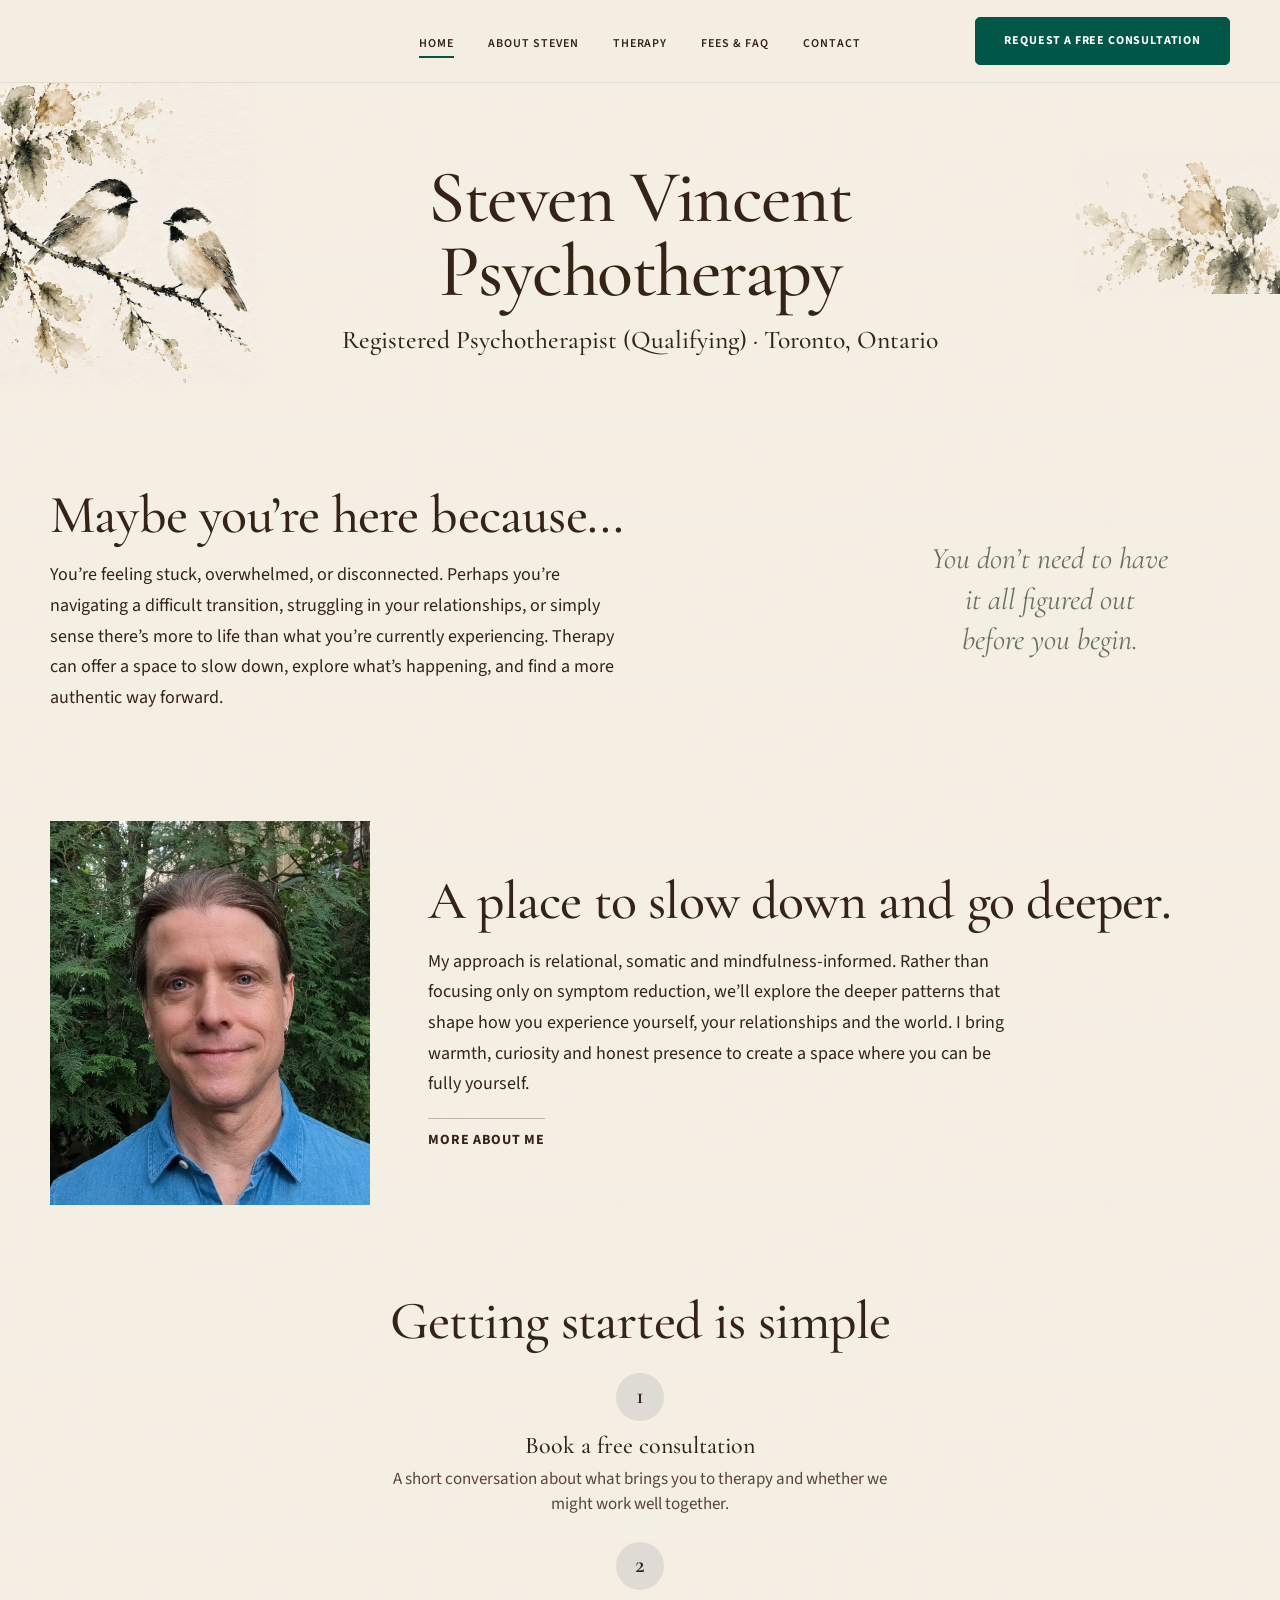
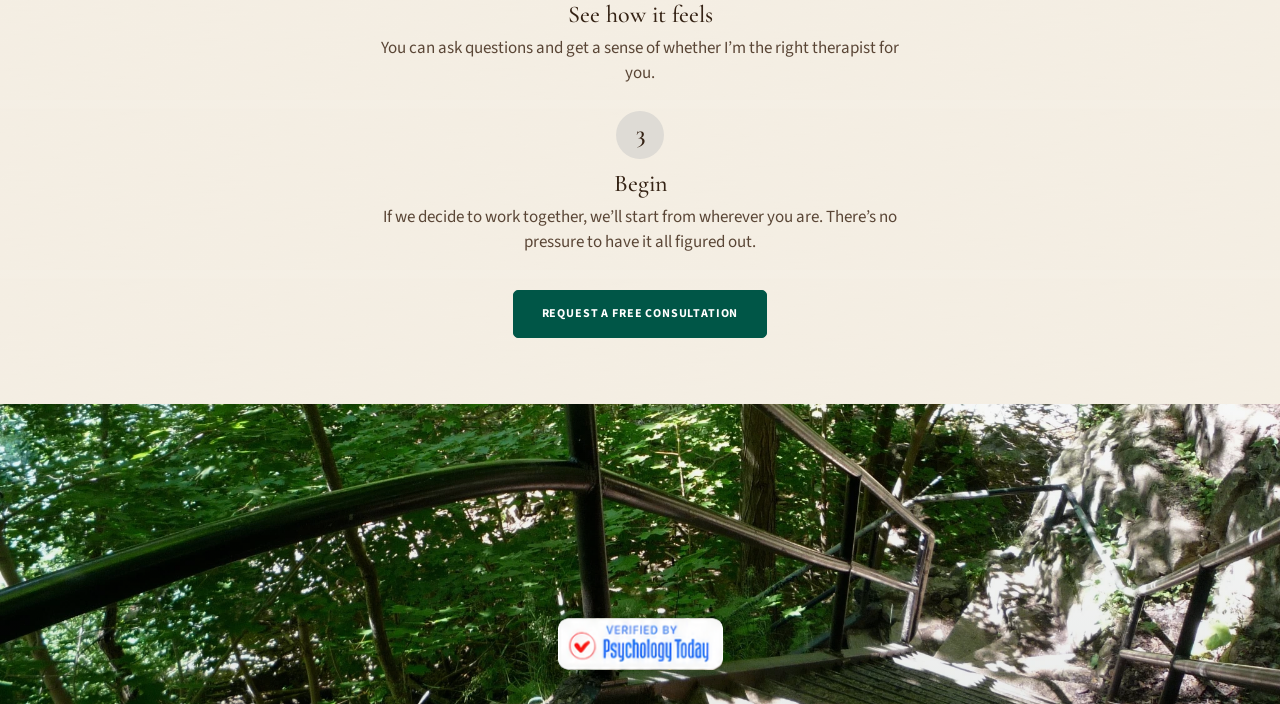
==== index.html @ bdc43572 "Fix mobile homepage headshot aspect ratio and spacing" ====
<!doctype html>
<html lang="en">
<head>
  <meta charset="utf-8">
  <meta name="viewport" content="width=device-width, initial-scale=1">
  <title>Steven Vincent Psychotherapy | Toronto & Online Across Ontario</title>
  <meta name="description" content="Relational, somatic and mindfulness-informed psychotherapy in Toronto and online across Ontario. Free consultation available.">
  <link rel="canonical" href="https://stevenvincent.ca/">
  <meta property="og:type" content="website">
  <meta property="og:site_name" content="Steven Vincent Psychotherapy">
  <meta property="og:title" content="Steven Vincent Psychotherapy">
  <meta property="og:description" content="Relational, somatic and mindfulness-informed psychotherapy in Toronto and online across Ontario. Free consultation available.">
  <meta property="og:url" content="https://stevenvincent.ca/">
  <meta property="og:image" content="https://stevenvincent.ca/assets/homepage-headshot-backyard.png">
  <meta property="og:image:secure_url" content="https://stevenvincent.ca/assets/homepage-headshot-backyard.png">
  <meta property="og:image:type" content="image/png">
  <meta property="og:image:alt" content="Portrait of Steven Vincent">
  <meta name="twitter:card" content="summary_large_image">
  <meta name="twitter:title" content="Steven Vincent Psychotherapy">
  <meta name="twitter:description" content="Relational, somatic and mindfulness-informed psychotherapy in Toronto and online across Ontario. Free consultation available.">
  <meta name="twitter:image" content="https://stevenvincent.ca/assets/homepage-headshot-backyard.png">
  <link rel="stylesheet" href="style.css?v=39">
</head>
<body>
<header class="site-header">
  <div class="container">
    <div class="header-inner">
      <div class="header-spacer" aria-hidden="true"></div>
      <nav class="nav" aria-label="Primary navigation">
        <a href="index.html" class="active">Home</a>
        <a href="about.html">About Steven</a>
        <a href="therapy.html">Therapy</a>
        <a href="fees.html">Fees &amp; FAQ</a>
        <a href="contact.html">Contact</a>
      </nav>
      <a class="cta header-cta" href="contact.html#consultation">Request a Free Consultation</a>
      <button class="menu-toggle" type="button" aria-label="Open menu" aria-expanded="false">☰</button>
    </div>
  </div>
</header>
<main>
  <section class="hero home">
    <div class="hero-content">
      <h1>Steven Vincent Psychotherapy</h1>
      <p>Registered Psychotherapist (Qualifying) · Toronto, Ontario</p>
    </div>
  </section>

  <section class="section compact home-intro-section">
    <div class="container home-intro">
      <div>
        <h2 class="section-title">Maybe you’re here because...</h2>
        <p class="lead">You’re feeling stuck, overwhelmed, or disconnected. Perhaps you’re navigating a difficult transition, struggling in your relationships, or simply sense there’s more to life than what you’re currently experiencing. Therapy can offer a space to slow down, explore what’s happening, and find a more authentic way forward.</p>
      </div>
      <div class="statement">You don’t need to have<br>it all figured out<br>before you begin.</div>
    </div>
  </section>

  <section class="section compact home-profile-section">
    <div class="container home-profile">
      <img src="assets/homepage-headshot-backyard.webp" alt="Portrait of Steven Vincent">
      <div>
        <h2 class="section-title">A place to slow down and go deeper.</h2>
        <p class="lead">My approach is relational, somatic and mindfulness-informed. Rather than focusing only on symptom reduction, we’ll explore the deeper patterns that shape how you experience yourself, your relationships and the world. I bring warmth, curiosity and honest presence to create a space where you can be fully yourself.</p>
        <a class="more-link" href="about.html">More about me</a>
      </div>
    </div>
  </section>

  <section class="section steps-wrap">
    <div class="container">
      <h2 class="section-title" style="text-align:center;">Getting started is simple</h2>
      <div class="steps">
        <div class="step">
          <div class="step-num">1</div>
          <h3>Book a free consultation</h3>
          <p>A short conversation about what brings you to therapy and whether we might work well together.</p>
        </div>
        <div class="step">
          <div class="step-num">2</div>
          <h3>See how it feels</h3>
          <p>You can ask questions and get a sense of whether I’m the right therapist for you.</p>
        </div>
        <div class="step">
          <div class="step-num">3</div>
          <h3>Begin</h3>
          <p>If we decide to work together, we’ll start from wherever you are. There’s no pressure to have it all figured out.</p>
        </div>
      </div>
      <div class="center-cta"><a class="cta" href="contact.html#consultation">Request a Free Consultation</a></div>
    </div>
  </section>
</main>
<footer>
  <div class="footer-image" role="img" aria-label="Forest staircase surrounded by green foliage">
    <img src="assets/psychology-today-badge.png" alt="Verified by Psychology Today">
  </div>
</footer>
<script src="script.js"></script>
</body>
</html>
---- style.css ----
@import url('https://fonts.googleapis.com/css2?family=Cormorant+Garamond:wght@400;500;600&family=Source+Sans+3:wght@400;500;600;700&display=swap');

:root{
  --cream:#f4eee3;
  --cream-deep:#eee4d6;
  --brown:#352315;
  --brown-soft:#5a4636;
  --green:#005647;
  --green-hover:#06483e;
  --sage:#65745d;
  --line:#d9cdbd;
  --paper:url('assets/cream-paper.webp');
  --serif:'Cormorant Garamond', Georgia, 'Times New Roman', serif;
  --sans:'Source Sans 3', Arial, Helvetica, sans-serif;
  --max:1180px;
}

*{box-sizing:border-box}
html{scroll-behavior:smooth}
body{
  margin:0;
  color:var(--brown);
  font-family:var(--sans);
  font-size:17px;
  line-height:1.62;
  background-color:var(--cream);
  background-image:linear-gradient(rgba(244,238,227,.93),rgba(244,238,227,.93)),var(--paper);
  background-repeat:repeat;
  -webkit-font-smoothing:antialiased;
  text-rendering:optimizeLegibility;
}
img{display:block;max-width:100%}
a{color:inherit;text-decoration:none}
.container{width:min(calc(100% - 52px),var(--max));margin:0 auto}

/* Header */
.site-header{
  background:rgba(244,238,227,.97);
  border-bottom:1px solid rgba(53,35,21,.08);
  position:relative;
  z-index:20;
}
.header-inner{
  min-height:82px;
  display:grid;
  grid-template-columns:1fr auto 1fr;
  align-items:center;
  gap:28px;
}
.header-spacer{min-width:1px}
.nav{display:flex;align-items:center;justify-content:center;gap:34px}
.nav a{
  position:relative;
  padding:30px 0 24px;
  font-size:12px;
  line-height:1;
  letter-spacing:.08em;
  text-transform:uppercase;
  white-space:nowrap;
  font-weight:600;
  color:var(--brown);
}
.nav a.active::after{
  content:'';
  position:absolute;
  left:0;right:0;bottom:16px;height:2px;
  background:var(--green);
}
.header-cta{justify-self:end}
.cta{
  display:inline-flex;
  align-items:center;
  justify-content:center;
  min-height:48px;
  padding:0 28px;
  border:1px solid var(--green);
  border-radius:5px;
  background:var(--green);
  color:#fff;
  text-transform:uppercase;
  letter-spacing:.07em;
  font-size:12px;
  font-weight:700;
  transition:background .18s ease,border-color .18s ease;
}
.cta:hover,.cta:focus-visible{background:var(--green-hover);border-color:var(--green-hover)}
.menu-toggle{display:none;background:transparent;border:0;color:var(--green);font-size:30px;width:44px;height:44px;cursor:pointer}
.mobile-cta{display:none}

/* Shared bird hero */
.hero{
  min-height:300px;
  position:relative;
  display:flex;
  align-items:center;
  overflow:hidden;
  isolation:isolate;
  background-color:var(--cream);
  background-image:linear-gradient(rgba(244,238,227,.93),rgba(244,238,227,.93)),var(--paper);
}
.hero::before{
  content:'';
  position:absolute;
  z-index:-1;
  left:-22px;
  top:-34px;
  width:min(48vw,610px);
  height:340px;
  background:url('assets/hero-birds-left.webp') left center/contain no-repeat;
  opacity:.98;
}
.hero::after{
  content:'';
  position:absolute;
  z-index:-1;
  right:-24px;
  top:10px;
  width:min(23vw,300px);
  height:270px;
  background:url('assets/hero-leaves-right.webp') right center/contain no-repeat;
  opacity:.78;
}
.hero-content{position:relative;z-index:2;width:100%;text-align:center;padding:34px 20px}
.hero h1{
  margin:0;
  font-family:var(--serif);
  color:var(--brown);
  font-size:clamp(58px,6.2vw,82px);
  line-height:.98;
  font-weight:500;
  letter-spacing:-.02em;
}
.hero.home{min-height:350px}
.hero.home .hero-content{padding-left:min(37vw,470px);padding-right:9vw}
.hero.home h1{font-size:clamp(66px,7.1vw,96px);font-weight:500}
.hero p{
  margin:16px 0 0;
  color:var(--brown);
  font-family:var(--serif);
  font-size:clamp(20px,2vw,27px);
  line-height:1.25;
  font-weight:500;
}

/* Main typography/layout */
.section{padding:66px 0}
.section.compact{padding:54px 0}
.section-title,.subhead,.fees h2,.fees h3,.fee-line{
  font-family:var(--serif);
  color:var(--brown);
  font-weight:500;
}
.section-title{font-size:clamp(42px,4.2vw,55px);line-height:1.03;margin:0 0 18px;letter-spacing:-.015em}
.subhead{font-size:clamp(38px,3.8vw,49px);line-height:1.05;margin:0 0 18px}
.lead{font-size:18px;line-height:1.7;margin:0;max-width:65ch;color:var(--brown)}

.home-intro{display:grid;grid-template-columns:1.35fr .65fr;gap:70px;align-items:center}
.home-intro>div:first-child{max-width:730px}
.statement{
  padding:18px 12px;
  color:var(--sage);
  font-family:var(--serif);
  font-style:italic;
  font-size:30px;
  line-height:1.35;
  text-align:center;
}
.home-profile{display:grid;grid-template-columns:320px 1fr;gap:58px;align-items:center}
.home-profile img{
  width:100%;
  aspect-ratio:1/1;
  object-fit:cover;
  object-position:center 24%;
}
.more-link{
  display:inline-flex;
  margin-top:18px;
  padding-top:10px;
  border-top:1px solid rgba(53,35,21,.28);
  color:var(--brown);
  font-weight:700;
  letter-spacing:.06em;
  text-transform:uppercase;
  font-size:14px;
}

/* Home steps: vertical and centered */
.steps-wrap{padding-top:34px}
.steps{
  display:flex;
  flex-direction:column;
  align-items:center;
  gap:24px;
  margin-top:24px;
}
.step{width:min(620px,100%);padding:0;text-align:center}
.step-num{
  width:48px;height:48px;
  display:grid;place-items:center;
  margin:0 auto 10px;
  border-radius:50%;
  background:#dedbd5;
  color:var(--brown);
  font-family:var(--serif);
  font-size:24px;
  font-weight:600;
}
.step h3{margin:0 0 6px;font-family:var(--serif);font-size:24px;line-height:1.25;color:var(--brown);font-weight:500}
.step p{margin:0 auto;max-width:520px;font-size:17px;line-height:1.5;color:var(--brown-soft)}
.center-cta{display:flex;justify-content:center;margin-top:34px}

/* Interior layouts */
.about-layout{display:grid;grid-template-columns:minmax(0,1fr) 340px;gap:62px;align-items:start}
.about-copy{font-size:18px;line-height:1.68;max-width:67ch}
.about-copy p{margin:0 0 24px}
.about-copy p:last-child{margin-bottom:0}
.portrait{width:100%;height:auto;object-fit:cover;object-position:center top}

.therapy-layout{display:grid;grid-template-columns:minmax(320px,470px) 1fr;gap:52px;align-items:start}
.therapy-layout img{width:100%;height:auto}
.body-copy{font-size:18px;line-height:1.68;max-width:67ch}
.body-copy p{margin:0 0 24px}
.therapy-subhead{margin-top:40px}

.fees{max-width:990px;margin:0 auto}
.fees>section{padding:26px 0;border-bottom:1px solid var(--line)}
.fees>section:first-child{padding-top:0}
.fees>section:last-child{border-bottom:0}
.fees h2{font-size:42px;line-height:1.06;margin:0 0 6px}
.fees h3{font-size:27px;line-height:1.18;margin:22px 0 6px}
.fee-line{font-size:25px;margin-bottom:10px}
.fees p{margin:4px 0;font-size:18px;line-height:1.63}
.still{padding-top:30px!important;padding-bottom:16px!important}
.still .center-cta{margin-top:28px}

/* Contact */
.contact-section{padding-top:66px}
.contact-grid{display:grid;grid-template-columns:.9fr 1.1fr;gap:68px;align-items:start}
.contact-intro{max-width:560px}
.contact-note{margin-top:32px;padding-top:22px;border-top:1px solid var(--line)}
.contact-note h3{margin:0 0 7px;color:var(--brown);font-family:var(--serif);font-size:27px;font-weight:500}
.contact-note p{margin:0}
.contact-note a{color:var(--green);font-weight:700;border-bottom:1px solid rgba(0,86,71,.3)}
.privacy-note{margin-top:28px;color:#6c625a;font-size:14px;line-height:1.55}
.form-card{padding:36px 38px 38px;background:rgba(255,252,246,.58);border:1px solid var(--line)}
.form-row{margin-bottom:21px}
.form-row label,.form-row legend{display:block;margin-bottom:8px;color:var(--brown);font-size:14px;font-weight:700;letter-spacing:.015em}
.form-row label span{color:#85786e;font-weight:400}
.form-row input[type='text'],.form-row input[type='email'],.form-row input[type='tel'],.form-row textarea{
  width:100%;border:1px solid #cdbfac;background:#fffaf2;color:var(--brown);font:inherit;font-size:16px;padding:13px 14px;border-radius:3px;outline:none
}
.form-row textarea{resize:vertical;min-height:135px}
.form-row input:focus,.form-row textarea:focus{border-color:#7f8b67;box-shadow:0 0 0 3px rgba(101,116,93,.12)}
.contact-method{border:0;padding:0;margin-left:0;margin-right:0}
.radio-line{display:inline-flex!important;align-items:center;gap:8px;margin-right:24px;font-weight:400!important;cursor:pointer}
.radio-line input{accent-color:var(--green)}
.form-submit{width:100%;border:0;cursor:pointer}
.form-small{margin:14px 0 0;text-align:center;color:#766b61;font-size:12px;line-height:1.5}

/* Footer */
footer{margin:0;padding:0}
.footer-image{
  min-height:300px;
  display:flex;
  align-items:flex-end;
  justify-content:center;
  margin:0;
  padding:0 20px 34px;
  background-image:linear-gradient(rgba(0,22,15,.03),rgba(0,22,15,.08)),url('assets/forest-bottom.webp');
  background-size:cover;
  background-position:center center;
}
.footer-image img{width:165px;height:auto;max-width:42vw;border-radius:10px;box-shadow:0 2px 14px rgba(0,0,0,.12)}

@media (max-width:980px){
  .nav{gap:20px}
  .nav a{font-size:11px}
  .header-cta{padding-left:18px;padding-right:18px}
  .about-layout,.therapy-layout{grid-template-columns:1fr 1fr}
}

@media (max-width:760px){
  body{font-size:16.5px}
  .container{width:min(calc(100% - 30px),var(--max))}
  .header-inner{min-height:76px;grid-template-columns:1fr auto 1fr;gap:8px}
  .header-spacer{display:block}
  .nav{display:none;position:absolute;top:76px;left:0;right:0;z-index:30;flex-direction:column;gap:0;padding:8px 20px 18px;background:var(--cream);border-top:1px solid var(--line);border-bottom:1px solid var(--line)}
  .nav.open{display:flex}
  .nav a{width:100%;padding:14px 0;text-align:center;font-size:13px}
  .nav a.active::after{left:43%;right:43%;bottom:5px}
  .menu-toggle{display:block;justify-self:end}
  .header-cta{justify-self:center;min-height:44px;padding:0 15px;font-size:10.5px;white-space:nowrap}
  .nav .mobile-cta{display:none!important}

  .hero{min-height:220px}
  .hero::before{left:-38px;top:-10px;width:55vw;height:220px;opacity:.95}
  .hero::after{right:-38px;top:24px;width:30vw;height:170px;opacity:.58}
  .hero h1{font-size:48px}
  .hero.home{min-height:340px}
  .hero.home::before{left:-24px;top:-18px;width:46vw;height:185px;opacity:.95}
  .hero.home .hero-content{padding:192px 18px 28px}
  .hero.home h1{font-size:clamp(40px,10.5vw,50px);line-height:1.01}
  .hero p{font-size:18px;margin-top:10px}

  .section,.section.compact{padding:48px 0}
  .home-intro{grid-template-columns:1fr;gap:26px}
  .statement{padding:4px 12px 0;font-size:27px}
  .home-profile,.about-layout,.therapy-layout,.contact-grid{grid-template-columns:1fr;gap:30px}
  .home-profile img,.portrait{width:min(100%,430px);margin:0 auto}
  .about-layout .portrait{order:-1}
  .section-title{font-size:41px}
  .home-intro .section-title,.home-profile .section-title{font-size:33px;line-height:1.12}
  .subhead{font-size:38px}
  .about-copy,.body-copy,.lead,.fees p{font-size:17px}
  .fees h2{font-size:37px}
  .fees h3{font-size:25px}
  .form-card{padding:28px 22px 30px}
  .footer-image{min-height:230px;padding-bottom:28px}
}

@media (max-width:430px){
  .header-cta{padding:0 10px;font-size:9.5px;letter-spacing:.045em}
  .hero.home{min-height:350px}
  .hero.home::before{left:-18px;top:-12px;width:43vw;height:170px}
  .hero.home .hero-content{padding-top:205px}
  .hero.home h1{font-size:42px;line-height:1.02}
  .home-intro .section-title,.home-profile .section-title{font-size:31px;line-height:1.12}
  .hero h1{font-size:44px}
}


/* v33: mobile interior-page hero layout — keep artwork clear of titles */
@media (max-width:760px){
  .hero:not(.home){
    min-height:300px;
    position:relative;
    display:flex;
    align-items:flex-end;
    overflow:hidden;
  }
  .hero:not(.home)::before{
    left:-8px;
    top:12px;
    width:35vw;
    height:132px;
    background-position:left top;
    background-size:contain;
    opacity:.92;
  }
  .hero:not(.home)::after{
    right:-20px;
    top:38px;
    width:22vw;
    height:112px;
    background-position:right top;
    background-size:contain;
    opacity:.42;
  }
  .hero:not(.home) .hero-content{
    padding:172px 18px 42px;
    position:relative;
    z-index:2;
  }
  .hero:not(.home) h1{
    font-size:clamp(38px,9.8vw,46px);
    line-height:1.02;
    margin:0;
  }
}

@media (max-width:430px){
  .hero:not(.home){min-height:286px;}
  .hero:not(.home)::before{
    left:-6px;
    top:14px;
    width:34vw;
    height:122px;
  }
  .hero:not(.home)::after{
    right:-18px;
    top:42px;
    width:20vw;
    height:100px;
  }
  .hero:not(.home) .hero-content{padding:164px 14px 36px;}
  .hero:not(.home) h1{font-size:40px;}
}

/* v35: desktop homepage hero — centered title with protected artwork zones */
@media (min-width:761px){
  .hero.home::before{
    left:-22px;
    top:-28px;
    width:min(31vw,470px);
    height:330px;
  }
  .hero.home::after{
    right:-14px;
    top:16px;
    width:min(17vw,255px);
    height:245px;
    opacity:.82;
  }
  .hero.home .hero-content{
    width:100%;
    max-width:900px;
    margin:0 auto;
    padding:34px 24px;
    text-align:center;
  }
  .hero.home h1{
    max-width:820px;
    margin:0 auto;
    font-size:clamp(64px,5.8vw,88px);
    line-height:1.00;
  }
  .hero.home p{
    max-width:780px;
    margin:16px auto 0;
  }
}


/* v38: Match the approved homepage mockup portrait proportions on desktop */
@media (min-width: 761px) {
  .home-profile img {
    aspect-ratio: 5 / 6;
    object-fit: cover;
    object-position: center 38%;
  }
}

/* v39: mobile homepage portrait matches desktop proportions and tighter section spacing */
@media (max-width: 760px) {
  .home-intro-section {
    padding-bottom: 18px;
  }

  .home-profile-section {
    padding-top: 18px;
  }

  .home-profile img {
    width: min(100%, 430px);
    aspect-ratio: 5 / 6;
    object-fit: cover;
    object-position: center 38%;
    margin: 0 auto;
  }
}

@media (max-width: 430px) {
  .home-intro-section {
    padding-bottom: 16px;
  }

  .home-profile-section {
    padding-top: 16px;
  }

  .home-profile img {
    aspect-ratio: 5 / 6;
    object-fit: cover;
    object-position: center 38%;
  }
}
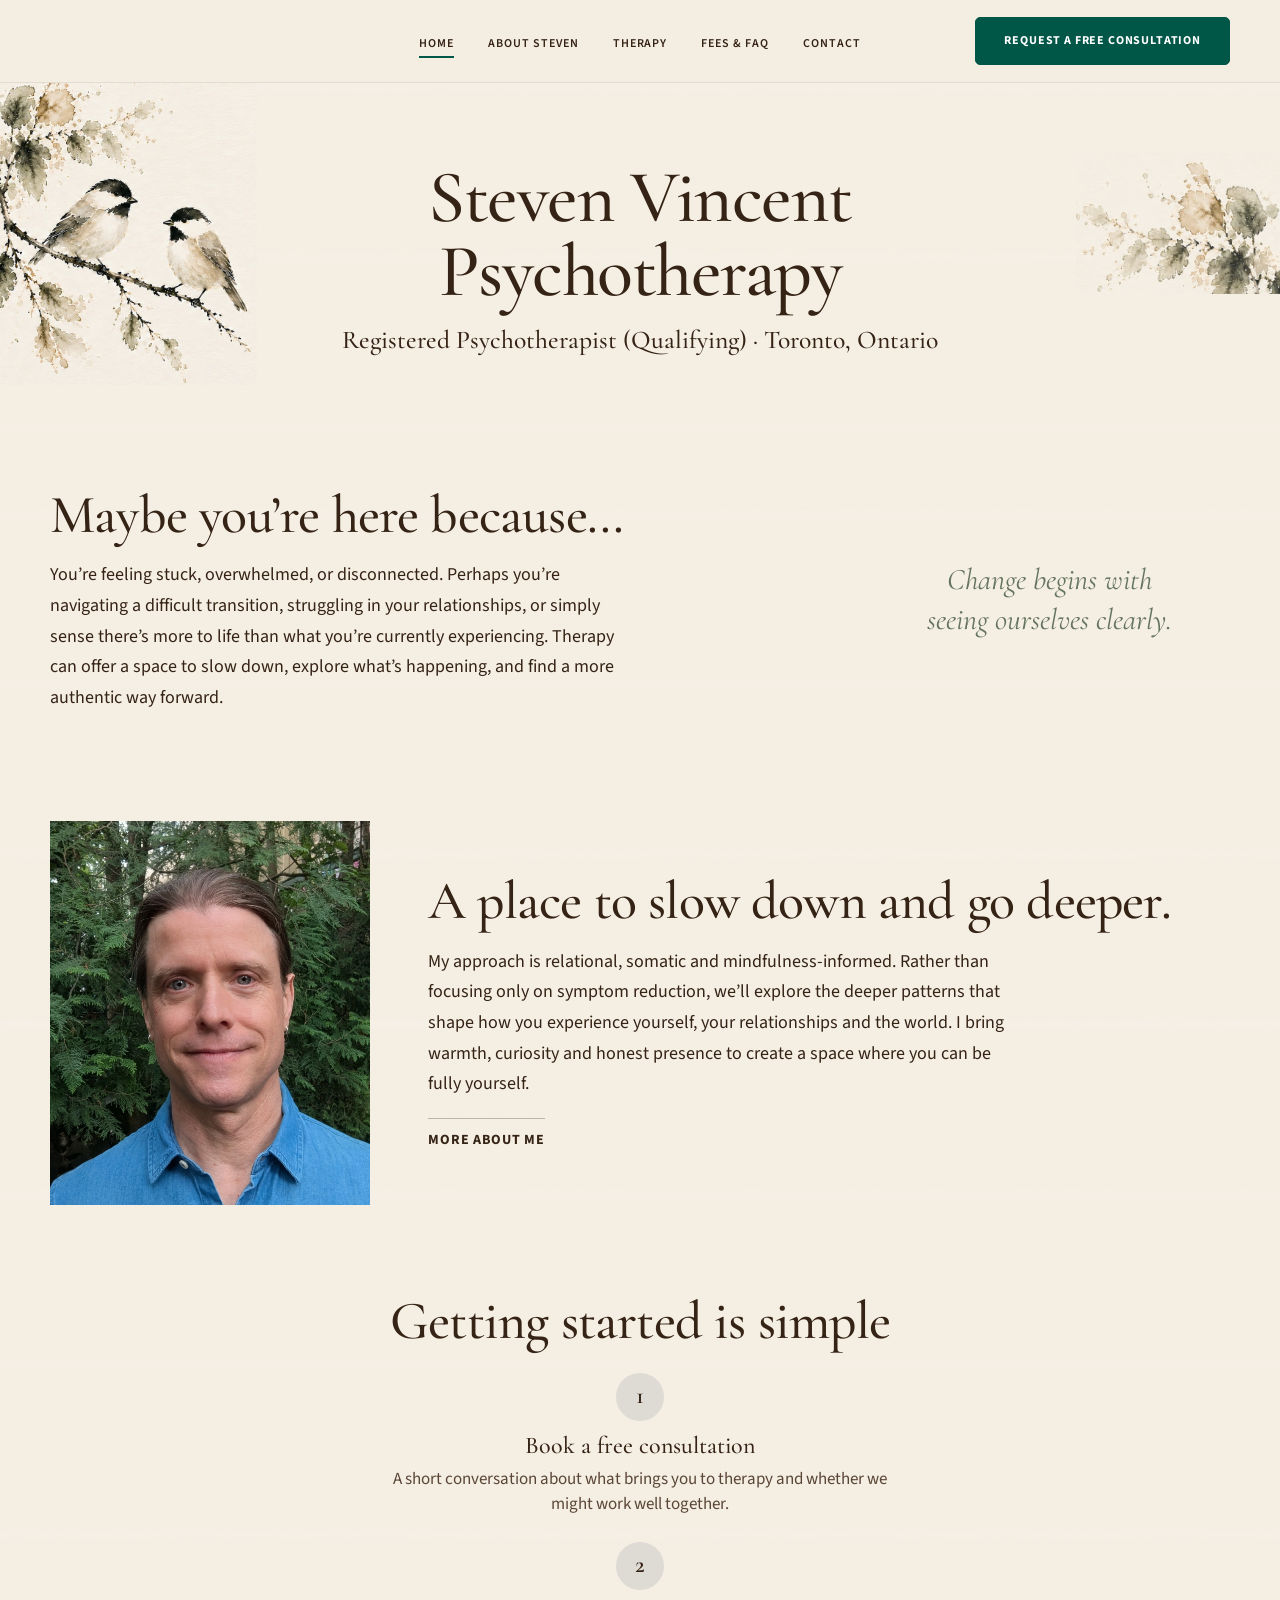
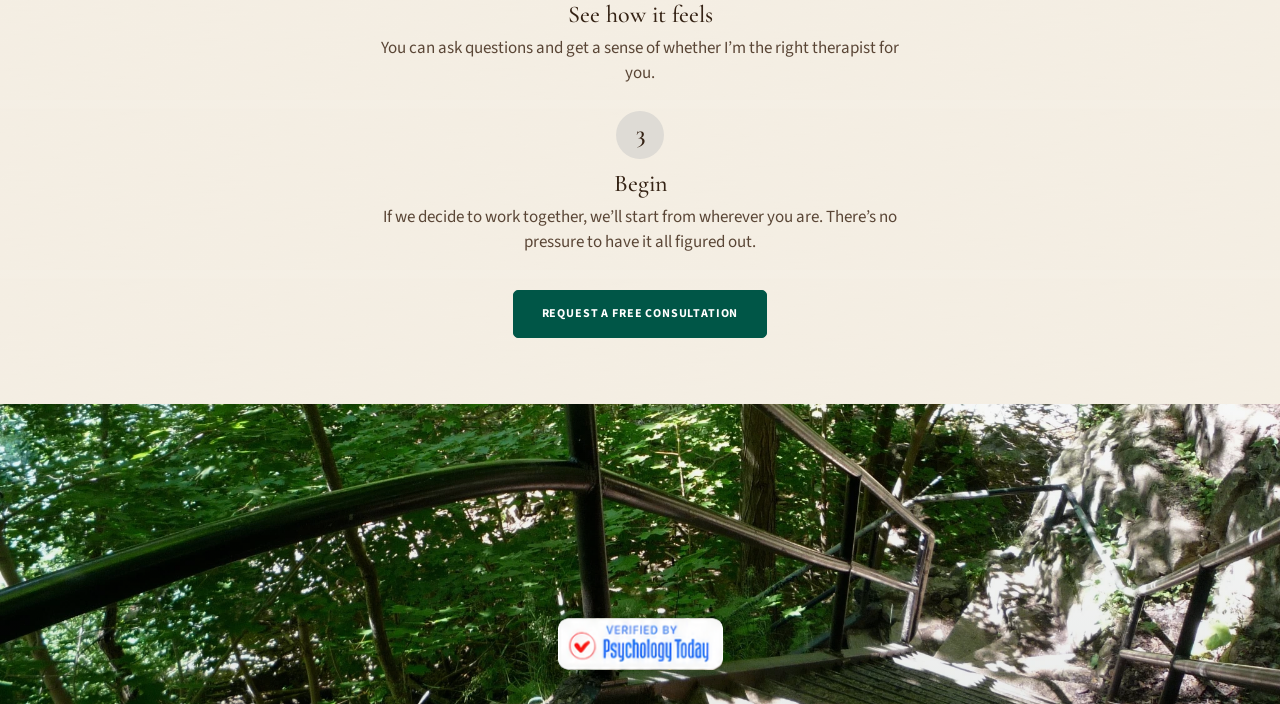
==== commit 751c8f55: "Update homepage quote" ====
--- a/index.html
+++ b/index.html
@@ -52,7 +52,7 @@
         <h2 class="section-title">Maybe you’re here because...</h2>
         <p class="lead">You’re feeling stuck, overwhelmed, or disconnected. Perhaps you’re navigating a difficult transition, struggling in your relationships, or simply sense there’s more to life than what you’re currently experiencing. Therapy can offer a space to slow down, explore what’s happening, and find a more authentic way forward.</p>
       </div>
-      <div class="statement">You don’t need to have<br>it all figured out<br>before you begin.</div>
+      <div class="statement">Change begins with<br>seeing ourselves clearly.</div>
     </div>
   </section>
 
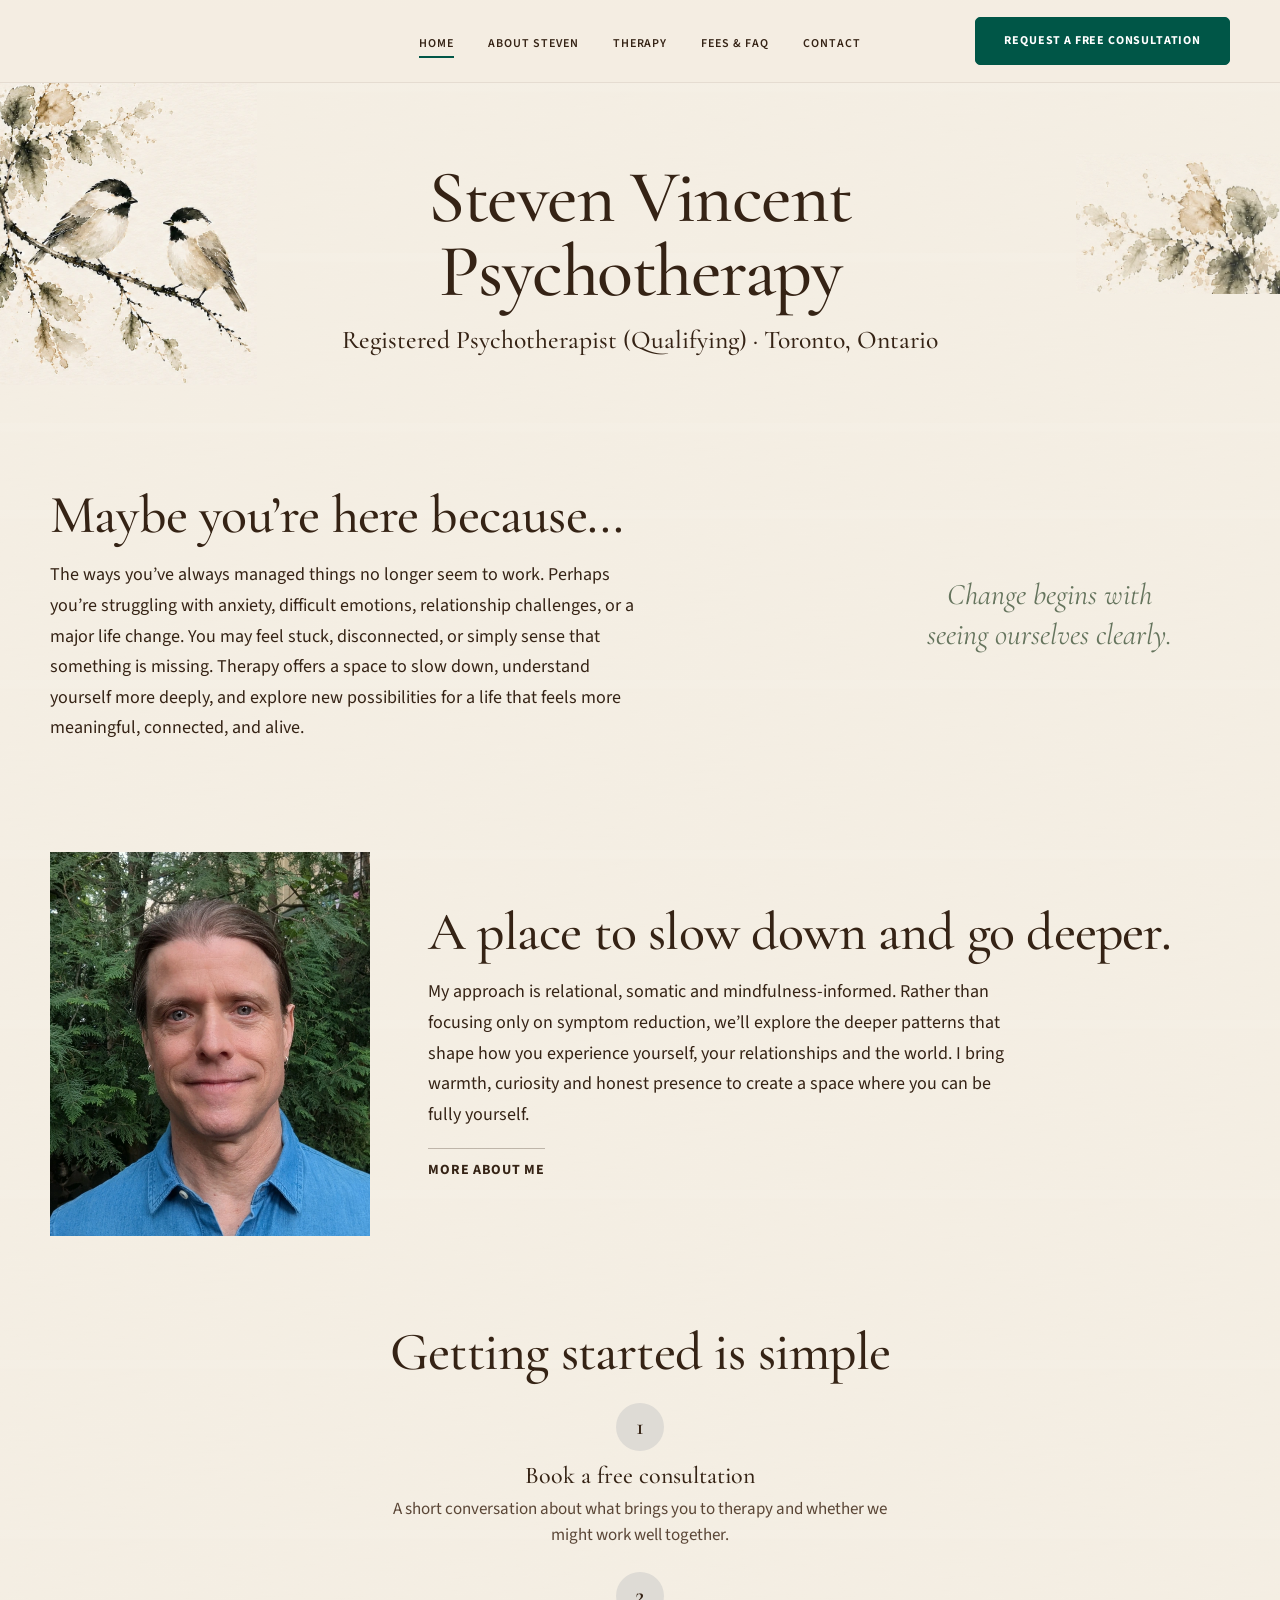
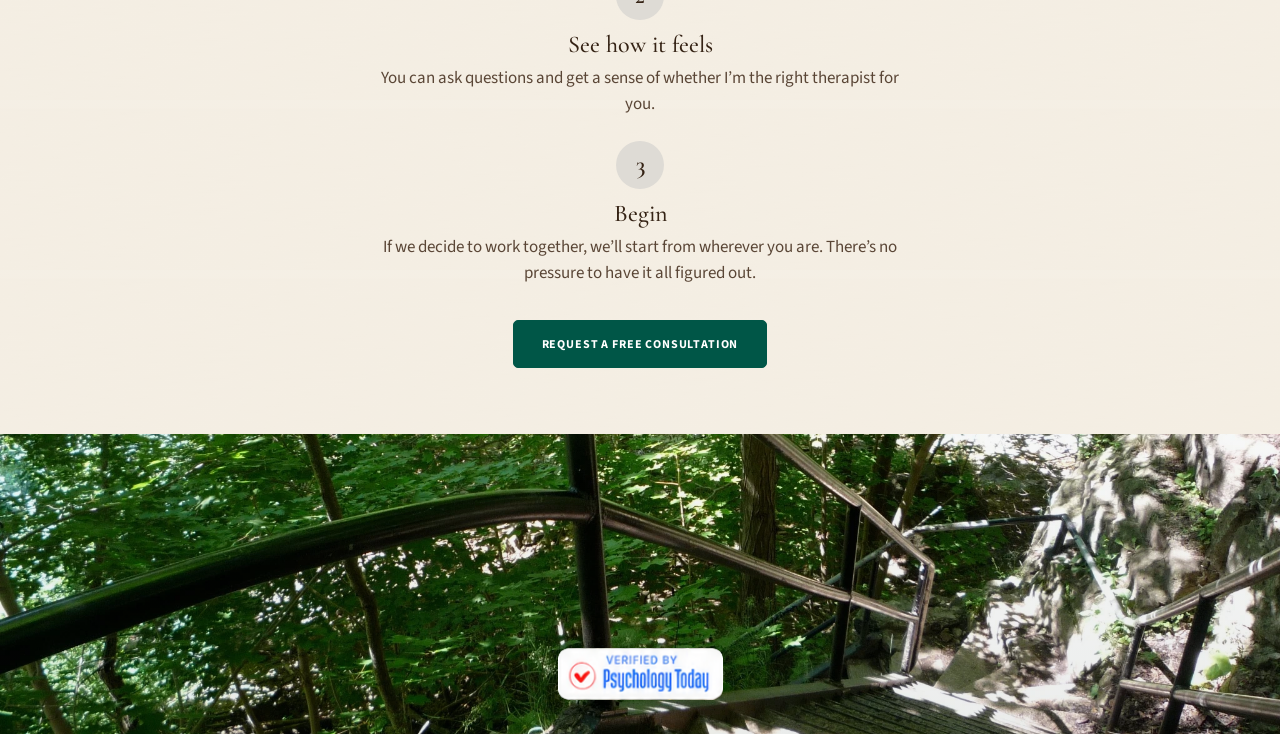
==== commit e686d88c: "Update homepage intro text" ====
--- a/index.html
+++ b/index.html
@@ -50,7 +50,7 @@
     <div class="container home-intro">
       <div>
         <h2 class="section-title">Maybe you’re here because...</h2>
-        <p class="lead">You’re feeling stuck, overwhelmed, or disconnected. Perhaps you’re navigating a difficult transition, struggling in your relationships, or simply sense there’s more to life than what you’re currently experiencing. Therapy can offer a space to slow down, explore what’s happening, and find a more authentic way forward.</p>
+        <p class="lead">The ways you’ve always managed things no longer seem to work. Perhaps you’re struggling with anxiety, difficult emotions, relationship challenges, or a major life change. You may feel stuck, disconnected, or simply sense that something is missing. Therapy offers a space to slow down, understand yourself more deeply, and explore new possibilities for a life that feels more meaningful, connected, and alive.</p>
       </div>
       <div class="statement">Change begins with<br>seeing ourselves clearly.</div>
     </div>
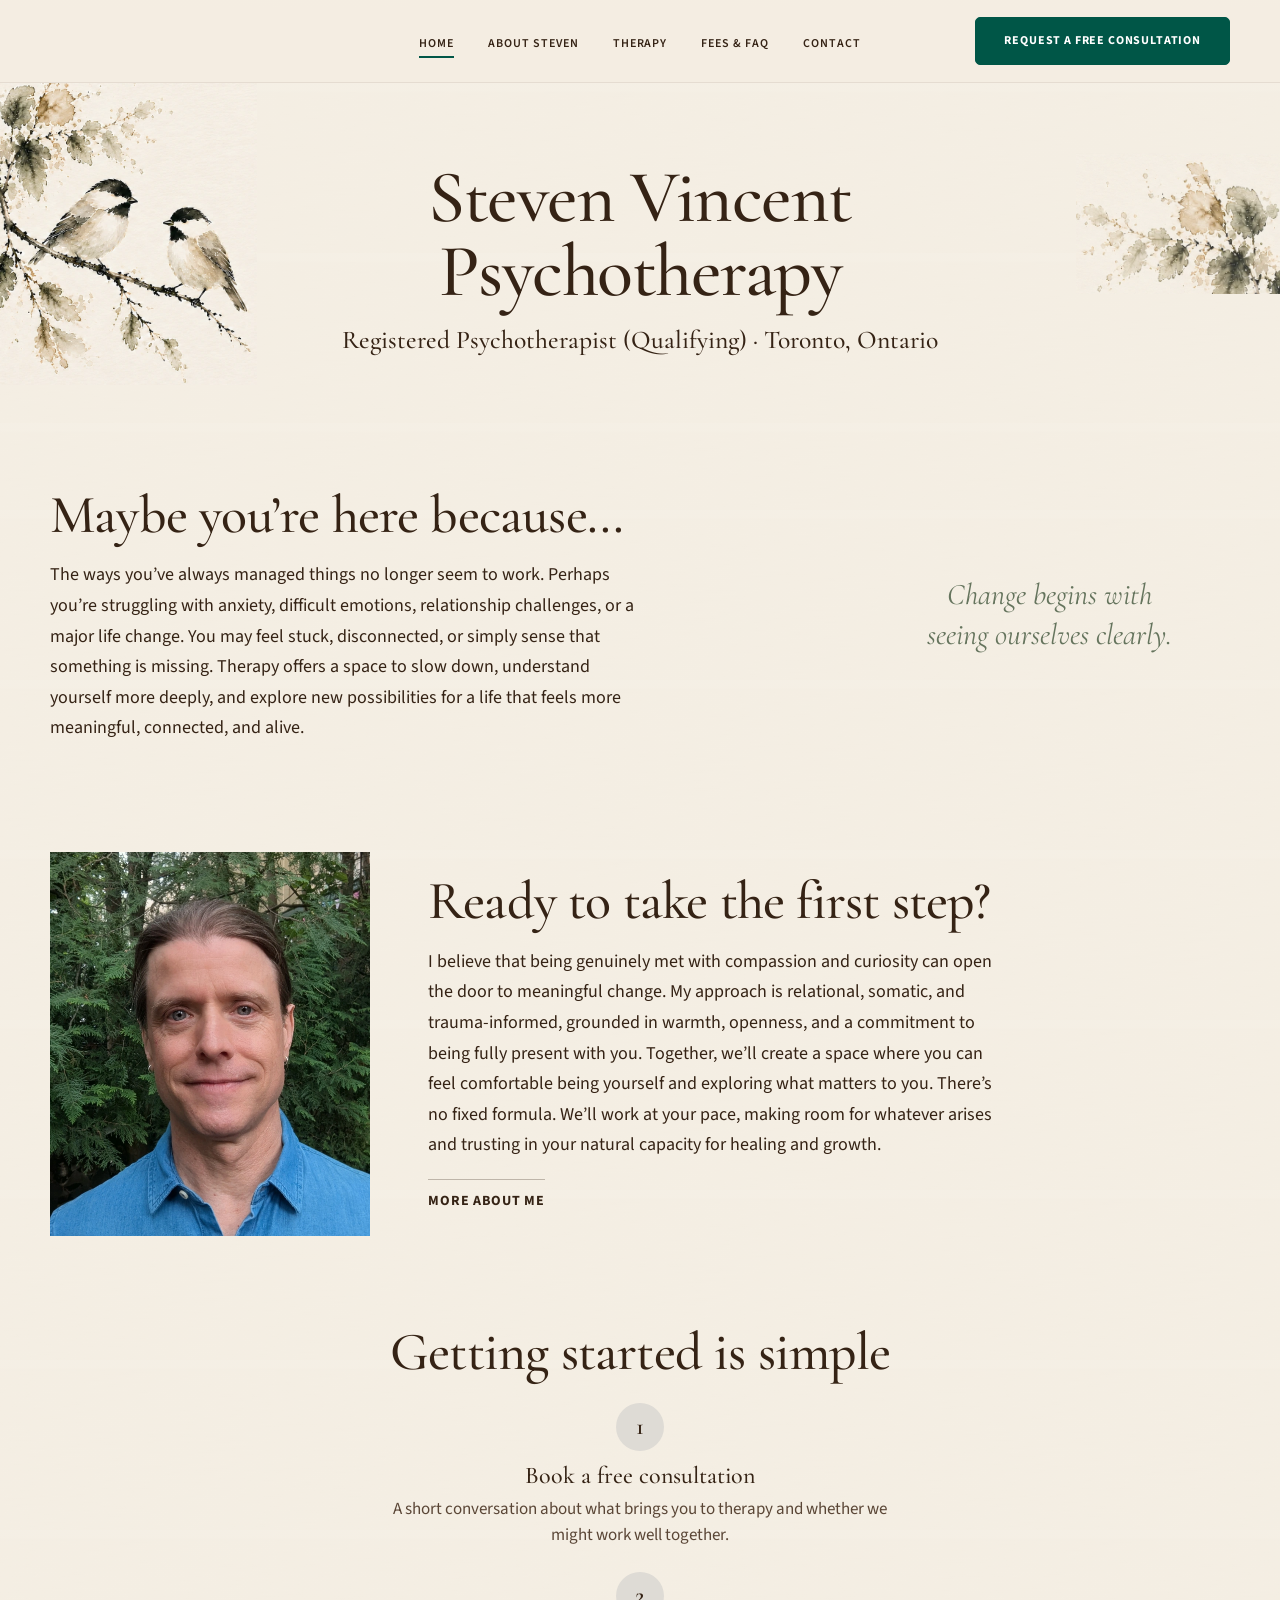
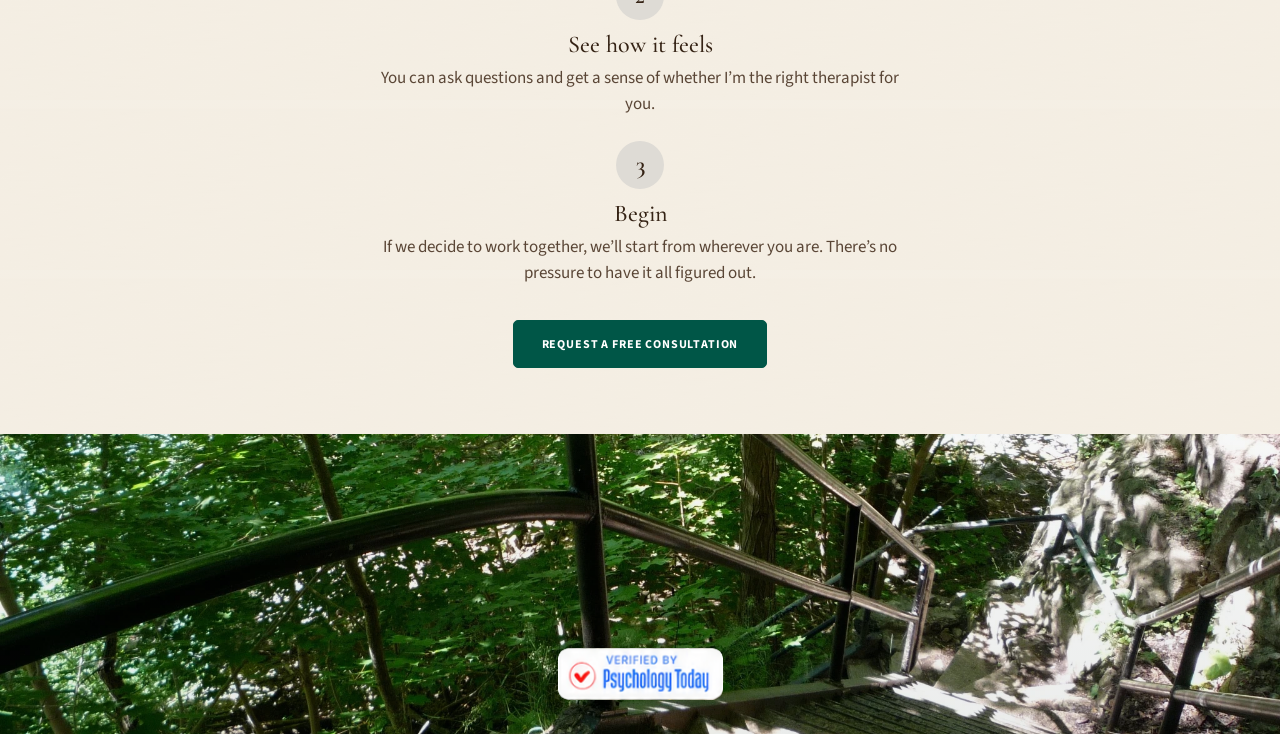
==== commit d41bcf2a: "Update homepage approach section" ====
--- a/index.html
+++ b/index.html
@@ -60,8 +60,8 @@
     <div class="container home-profile">
       <img src="assets/homepage-headshot-backyard.webp" alt="Portrait of Steven Vincent">
       <div>
-        <h2 class="section-title">A place to slow down and go deeper.</h2>
-        <p class="lead">My approach is relational, somatic and mindfulness-informed. Rather than focusing only on symptom reduction, we’ll explore the deeper patterns that shape how you experience yourself, your relationships and the world. I bring warmth, curiosity and honest presence to create a space where you can be fully yourself.</p>
+        <h2 class="section-title">Ready to take the first step?</h2>
+        <p class="lead">I believe that being genuinely met with compassion and curiosity can open the door to meaningful change. My approach is relational, somatic, and trauma-informed, grounded in warmth, openness, and a commitment to being fully present with you. Together, we’ll create a space where you can feel comfortable being yourself and exploring what matters to you. There’s no fixed formula. We’ll work at your pace, making room for whatever arises and trusting in your natural capacity for healing and growth.</p>
         <a class="more-link" href="about.html">More about me</a>
       </div>
     </div>
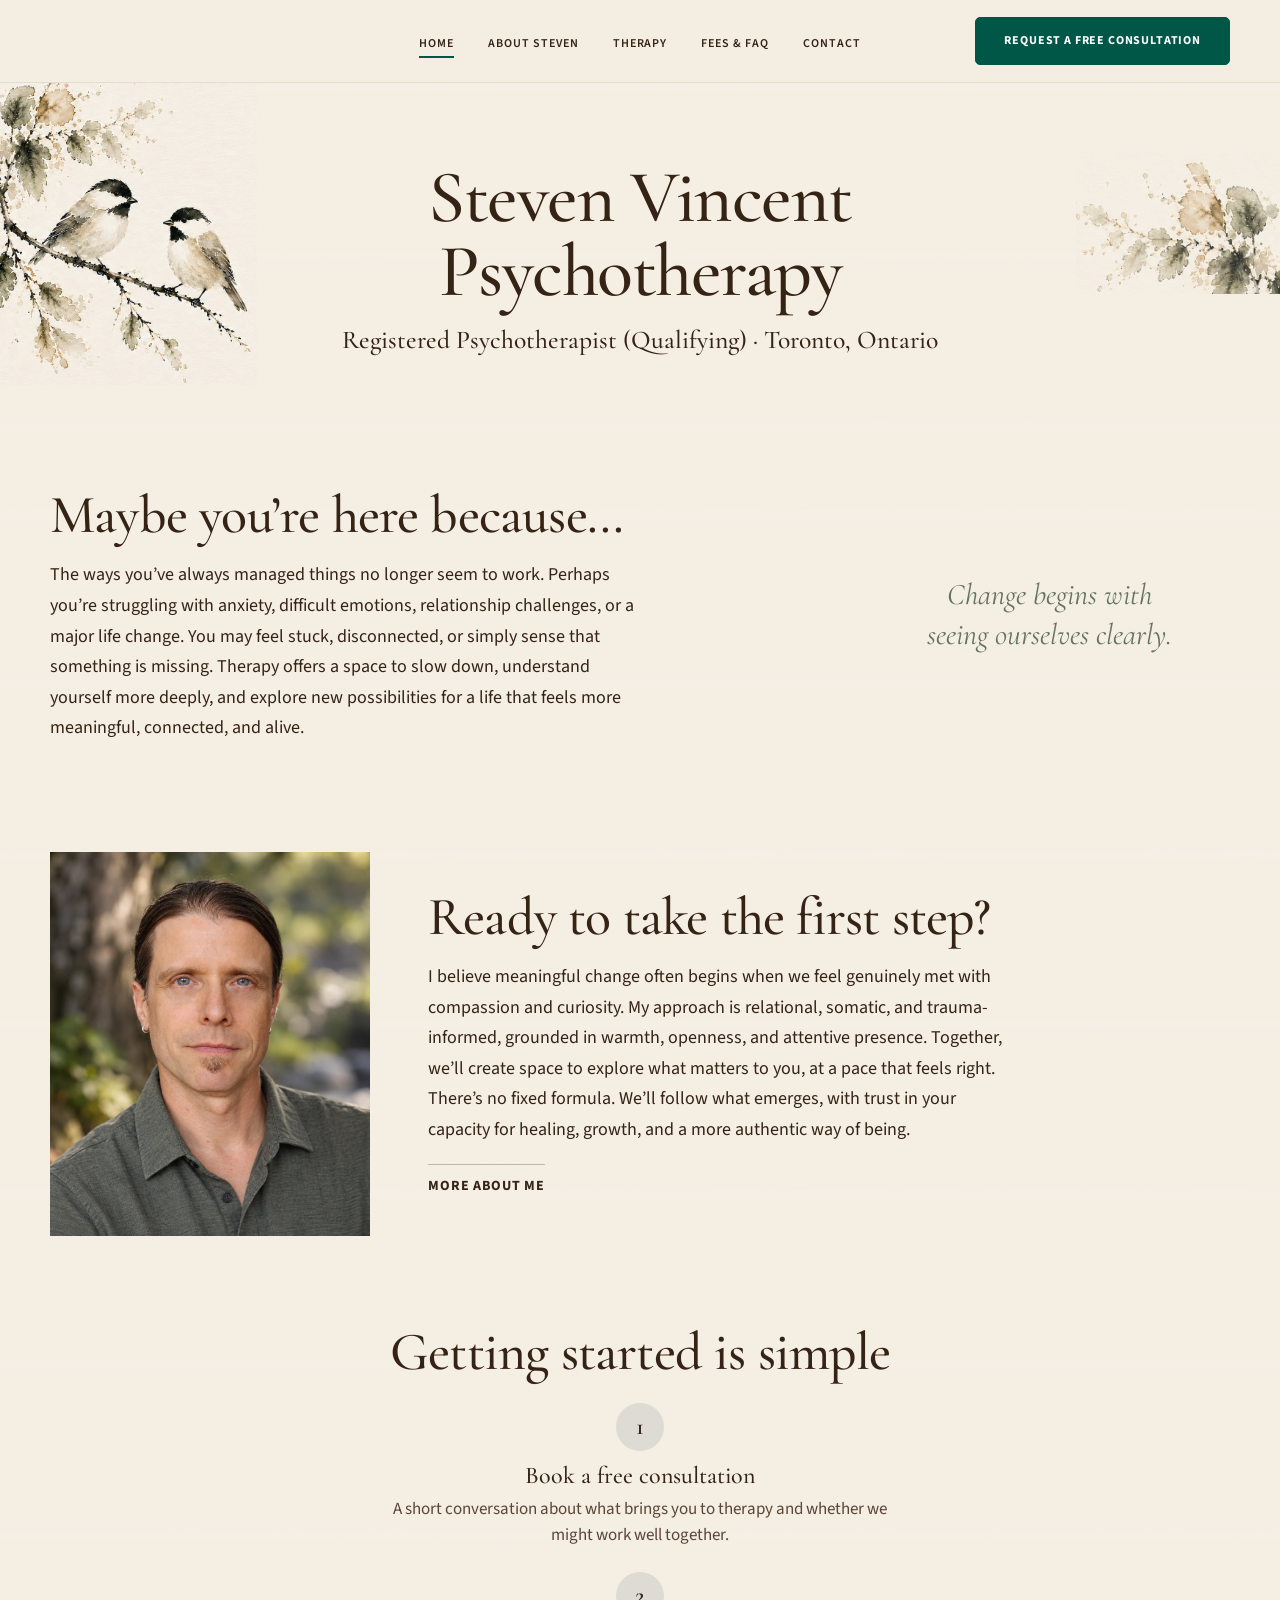
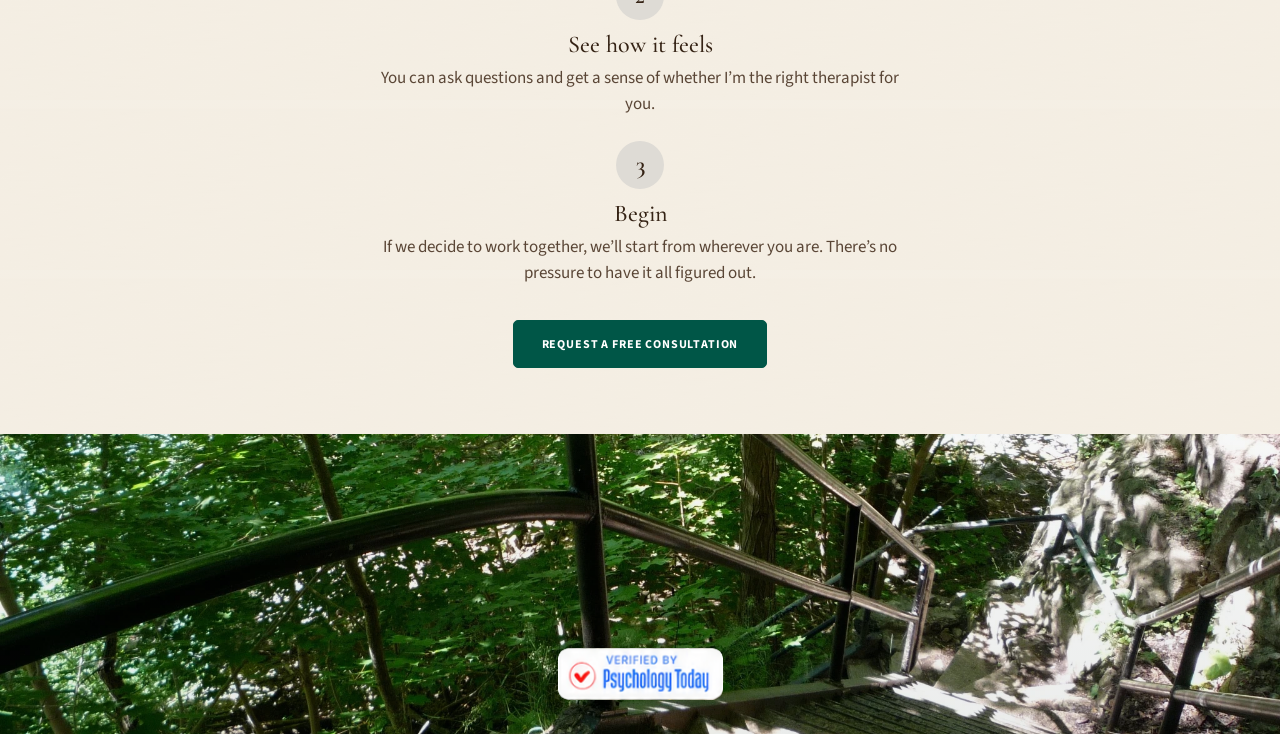
==== commit f0be71f6: "Refine homepage approach text" ====
--- a/index.html
+++ b/index.html
@@ -61,7 +61,7 @@
       <img src="assets/homepage-headshot-backyard.webp" alt="Portrait of Steven Vincent">
       <div>
         <h2 class="section-title">Ready to take the first step?</h2>
-        <p class="lead">I believe that being genuinely met with compassion and curiosity can open the door to meaningful change. My approach is relational, somatic, and trauma-informed, grounded in warmth, openness, and a commitment to being fully present with you. Together, we’ll create a space where you can feel comfortable being yourself and exploring what matters to you. There’s no fixed formula. We’ll work at your pace, making room for whatever arises and trusting in your natural capacity for healing and growth.</p>
+        <p class="lead">I believe meaningful change often begins when we feel genuinely met with compassion and curiosity. My approach is relational, somatic, and trauma-informed, grounded in warmth, openness, and attentive presence. Together, we’ll create space to explore what matters to you, at a pace that feels right. There’s no fixed formula. We’ll follow what emerges, with trust in your capacity for healing, growth, and a more authentic way of being.</p>
         <a class="more-link" href="about.html">More about me</a>
       </div>
     </div>
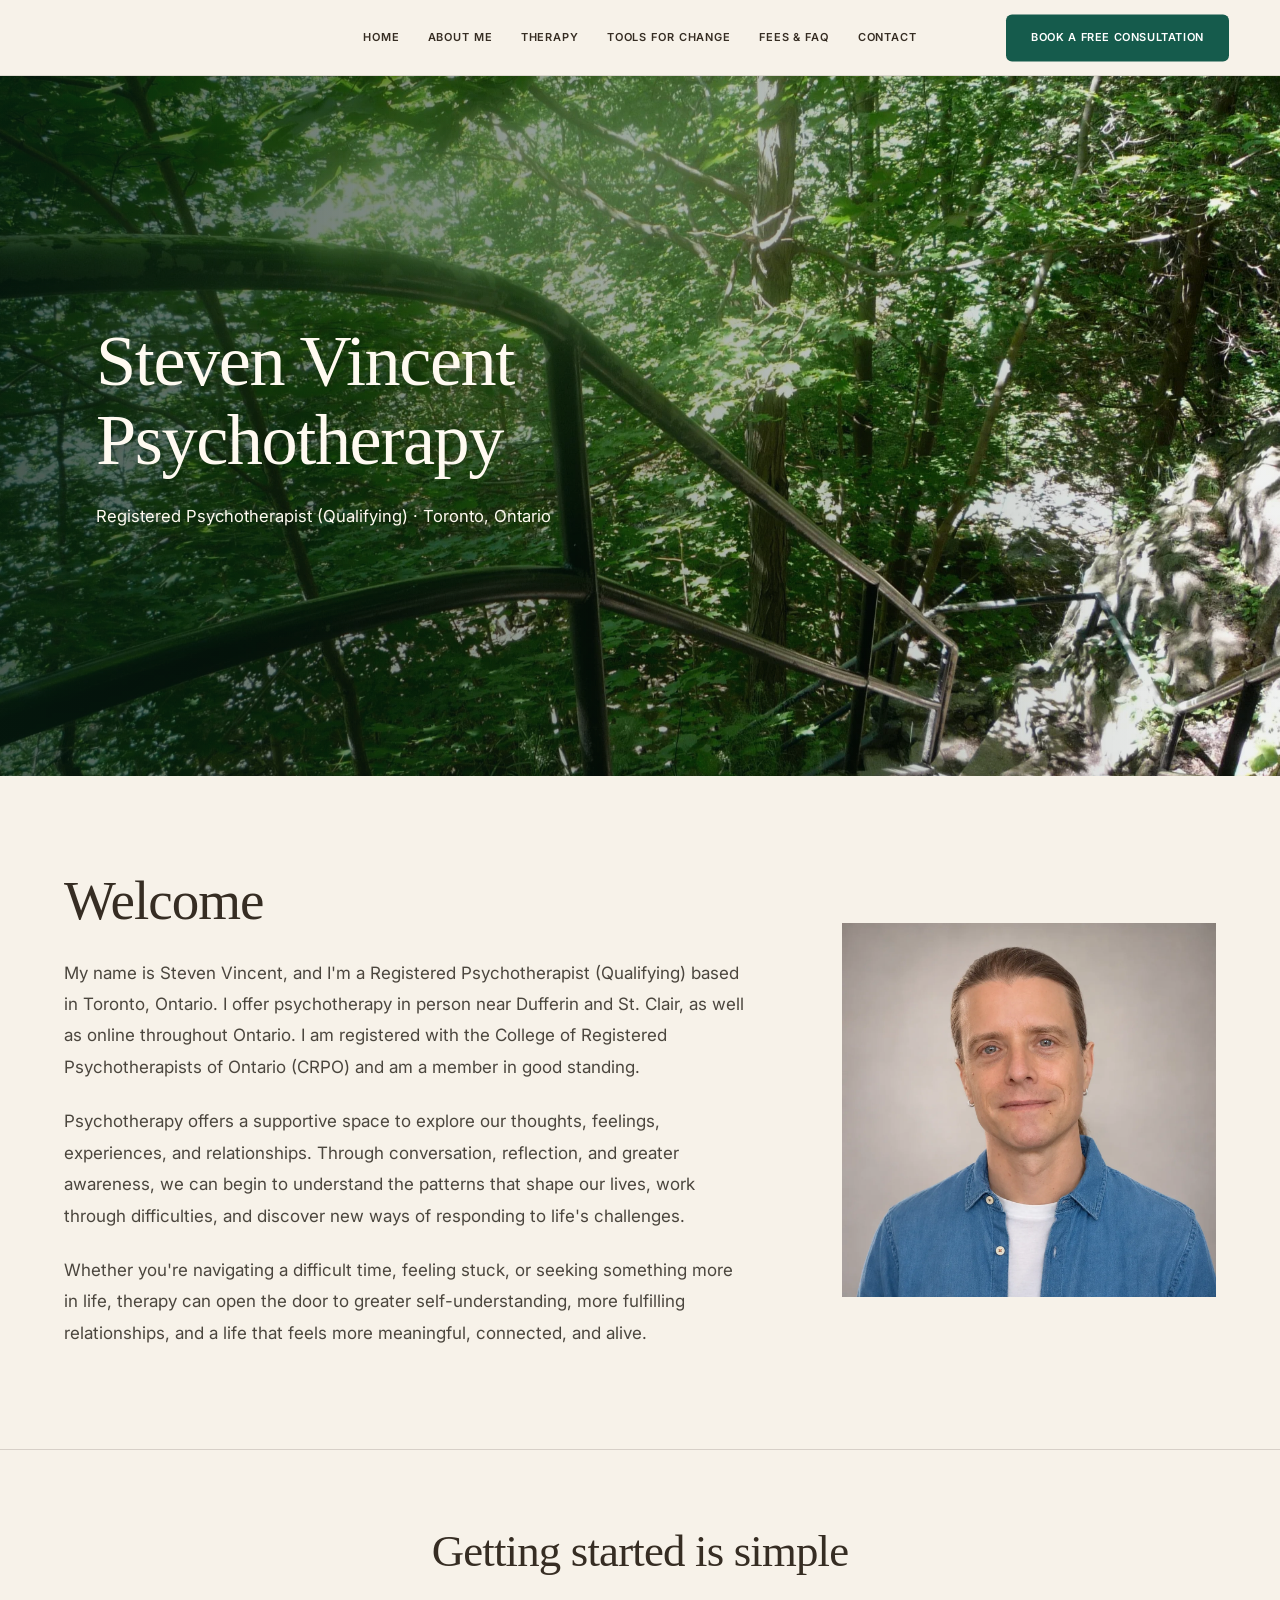
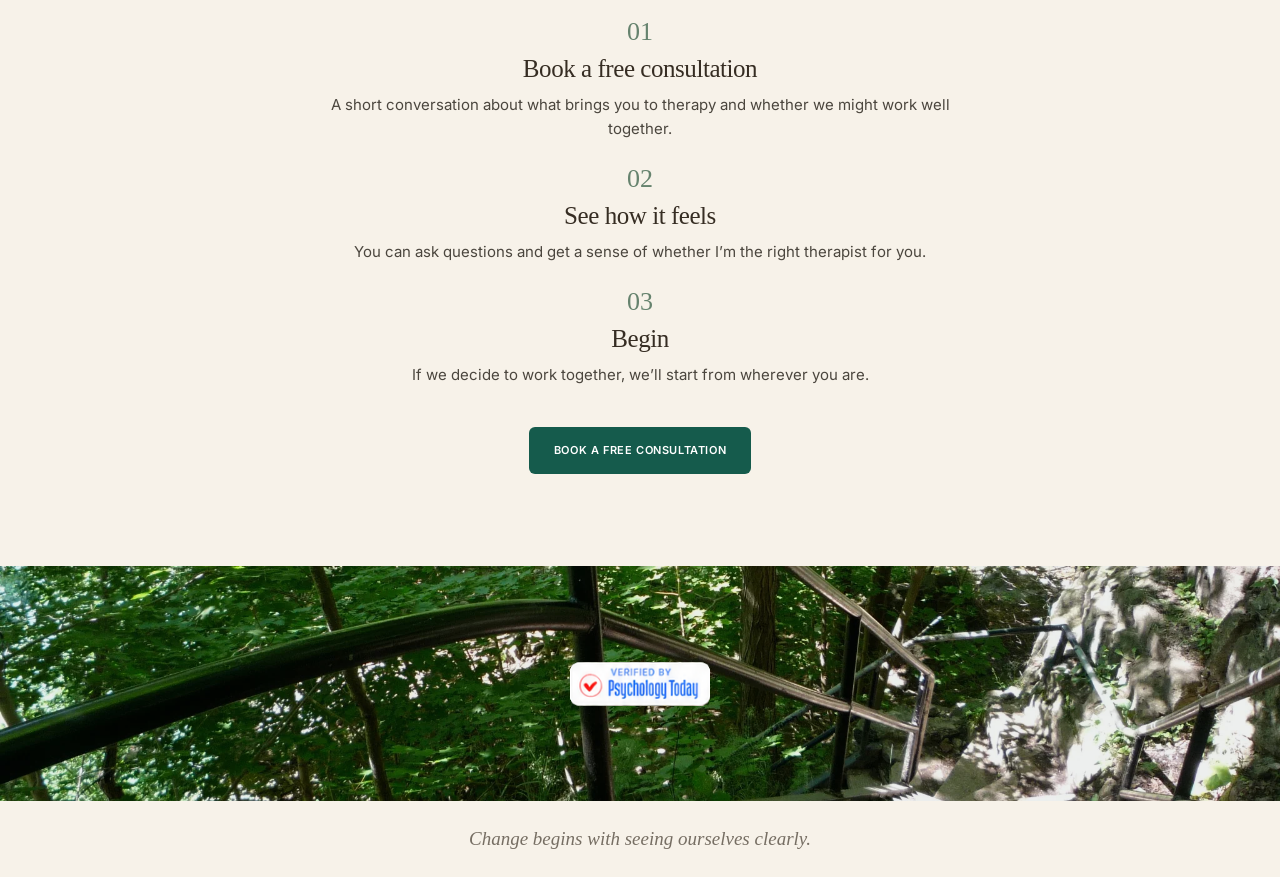
==== commit 0c17f359: "Publish approved V4 redesign from uploaded folder at site root" ====
--- a/index.html
+++ b/index.html
@@ -1,101 +1 @@
-<!doctype html>
-<html lang="en">
-<head>
-  <meta charset="utf-8">
-  <meta name="viewport" content="width=device-width, initial-scale=1">
-  <title>Steven Vincent Psychotherapy | Toronto & Online Across Ontario</title>
-  <meta name="description" content="Relational, somatic and mindfulness-informed psychotherapy in Toronto and online across Ontario. Free consultation available.">
-  <link rel="canonical" href="https://stevenvincent.ca/">
-  <meta property="og:type" content="website">
-  <meta property="og:site_name" content="Steven Vincent Psychotherapy">
-  <meta property="og:title" content="Steven Vincent Psychotherapy">
-  <meta property="og:description" content="Relational, somatic and mindfulness-informed psychotherapy in Toronto and online across Ontario. Free consultation available.">
-  <meta property="og:url" content="https://stevenvincent.ca/">
-  <meta property="og:image" content="https://stevenvincent.ca/assets/homepage-headshot-backyard.png">
-  <meta property="og:image:secure_url" content="https://stevenvincent.ca/assets/homepage-headshot-backyard.png">
-  <meta property="og:image:type" content="image/png">
-  <meta property="og:image:alt" content="Portrait of Steven Vincent">
-  <meta name="twitter:card" content="summary_large_image">
-  <meta name="twitter:title" content="Steven Vincent Psychotherapy">
-  <meta name="twitter:description" content="Relational, somatic and mindfulness-informed psychotherapy in Toronto and online across Ontario. Free consultation available.">
-  <meta name="twitter:image" content="https://stevenvincent.ca/assets/homepage-headshot-backyard.png">
-  <link rel="stylesheet" href="style.css?v=39">
-</head>
-<body>
-<header class="site-header">
-  <div class="container">
-    <div class="header-inner">
-      <div class="header-spacer" aria-hidden="true"></div>
-      <nav class="nav" aria-label="Primary navigation">
-        <a href="index.html" class="active">Home</a>
-        <a href="about.html">About Steven</a>
-        <a href="therapy.html">Therapy</a>
-        <a href="fees.html">Fees &amp; FAQ</a>
-        <a href="contact.html">Contact</a>
-      </nav>
-      <a class="cta header-cta" href="contact.html#consultation">Request a Free Consultation</a>
-      <button class="menu-toggle" type="button" aria-label="Open menu" aria-expanded="false">☰</button>
-    </div>
-  </div>
-</header>
-<main>
-  <section class="hero home">
-    <div class="hero-content">
-      <h1>Steven Vincent Psychotherapy</h1>
-      <p>Registered Psychotherapist (Qualifying) · Toronto, Ontario</p>
-    </div>
-  </section>
-
-  <section class="section compact home-intro-section">
-    <div class="container home-intro">
-      <div>
-        <h2 class="section-title">Maybe you’re here because...</h2>
-        <p class="lead">The ways you’ve always managed things no longer seem to work. Perhaps you’re struggling with anxiety, difficult emotions, relationship challenges, or a major life change. You may feel stuck, disconnected, or simply sense that something is missing. Therapy offers a space to slow down, understand yourself more deeply, and explore new possibilities for a life that feels more meaningful, connected, and alive.</p>
-      </div>
-      <div class="statement">Change begins with<br>seeing ourselves clearly.</div>
-    </div>
-  </section>
-
-  <section class="section compact home-profile-section">
-    <div class="container home-profile">
-      <img src="assets/homepage-headshot-backyard.webp" alt="Portrait of Steven Vincent">
-      <div>
-        <h2 class="section-title">Ready to take the first step?</h2>
-        <p class="lead">I believe meaningful change often begins when we feel genuinely met with compassion and curiosity. My approach is relational, somatic, and trauma-informed, grounded in warmth, openness, and attentive presence. Together, we’ll create space to explore what matters to you, at a pace that feels right. There’s no fixed formula. We’ll follow what emerges, with trust in your capacity for healing, growth, and a more authentic way of being.</p>
-        <a class="more-link" href="about.html">More about me</a>
-      </div>
-    </div>
-  </section>
-
-  <section class="section steps-wrap">
-    <div class="container">
-      <h2 class="section-title" style="text-align:center;">Getting started is simple</h2>
-      <div class="steps">
-        <div class="step">
-          <div class="step-num">1</div>
-          <h3>Book a free consultation</h3>
-          <p>A short conversation about what brings you to therapy and whether we might work well together.</p>
-        </div>
-        <div class="step">
-          <div class="step-num">2</div>
-          <h3>See how it feels</h3>
-          <p>You can ask questions and get a sense of whether I’m the right therapist for you.</p>
-        </div>
-        <div class="step">
-          <div class="step-num">3</div>
-          <h3>Begin</h3>
-          <p>If we decide to work together, we’ll start from wherever you are. There’s no pressure to have it all figured out.</p>
-        </div>
-      </div>
-      <div class="center-cta"><a class="cta" href="contact.html#consultation">Request a Free Consultation</a></div>
-    </div>
-  </section>
-</main>
-<footer>
-  <div class="footer-image" role="img" aria-label="Forest staircase surrounded by green foliage">
-    <img src="assets/psychology-today-badge.png" alt="Verified by Psychology Today">
-  </div>
-</footer>
-<script src="script.js"></script>
-</body>
-</html>
+<!doctype html><html lang="en"><head><meta charset="utf-8"><meta name="viewport" content="width=device-width,initial-scale=1"><meta name="description" content="Relational, somatic and mindfulness-informed psychotherapy in Toronto and online across Ontario."><meta name="theme-color" content="#f7f2e9"><title>Home | Steven Vincent Psychotherapy</title><link rel="stylesheet" href="styles.css"><script defer src="script.js"></script></head><body><header class="site-header"><button class="menu-toggle" type="button" aria-controls="main-navigation" aria-expanded="false" aria-label="Open navigation menu"><span class="hamburger-lines" aria-hidden="true"><span></span><span></span><span></span></span></button><nav id="main-navigation" class="site-nav" aria-label="Main navigation"><a href="index.html" aria-current="page">HOME</a><a href="about.html">ABOUT ME</a><a href="therapy.html">THERAPY</a><a href="tools-for-change.html">TOOLS FOR CHANGE</a><a href="fees.html">FEES & FAQ</a><a href="contact.html">CONTACT</a></nav><a class="cta" href="contact.html">Book a Free Consultation</a></header><section class="hero hero-home" aria-label="Dundas forest staircase"><div class="hero-copy"><h1>Steven Vincent<br>Psychotherapy</h1><p class="subtitle">Registered Psychotherapist (Qualifying) · Toronto, Ontario</p></div></section><main><section class="main-content welcome-grid"><div class="welcome"><h2>Welcome</h2><div class="prose"><p>My name is Steven Vincent, and I'm a Registered Psychotherapist (Qualifying) based in Toronto, Ontario. I offer psychotherapy in person near Dufferin and St. Clair, as well as online throughout Ontario. I am registered with the College of Registered Psychotherapists of Ontario (CRPO) and am a member in good standing.</p><p>Psychotherapy offers a supportive space to explore our thoughts, feelings, experiences, and relationships. Through conversation, reflection, and greater awareness, we can begin to understand the patterns that shape our lives, work through difficulties, and discover new ways of responding to life's challenges.</p><p>Whether you're navigating a difficult time, feeling stuck, or seeking something more in life, therapy can open the door to greater self-understanding, more fulfilling relationships, and a life that feels more meaningful, connected, and alive.</p></div></div><figure class="side-photo"><img class="home-portrait" src="assets/home-headshot.webp" alt="Steven Vincent professional portrait in blue shirt" width="1254" height="1254"></figure></section><section class="steps-section"><h2>Getting started is simple</h2><div class="steps"><div class="step"><span class="step-num">01</span><h3>Book a free consultation</h3><p>A short conversation about what brings you to therapy and whether we might work well together.</p></div><div class="step"><span class="step-num">02</span><h3>See how it feels</h3><p>You can ask questions and get a sense of whether I’m the right therapist for you.</p></div><div class="step"><span class="step-num">03</span><h3>Begin</h3><p>If we decide to work together, we’ll start from wherever you are.</p></div></div><a class="cta" href="contact.html">Book a Free Consultation</a></section></main><footer class="forest-footer"><img src="assets/psychology-today-badge.png" class="verified-badge" alt="Verified by Psychology Today"></footer><div class="bottom-strip"><p class="bottom-quote">Change begins with seeing ourselves clearly.</p></div></body></html>
--- a/styles.css
+++ b/styles.css
@@ -0,0 +1,52 @@
+@import url('https://fonts.googleapis.com/css2?family=GFS+Baskerville&family=Inter:wght@400;500;600;700&display=swap');
+:root{--cream:#f7f2e9;--brown:#362d23;--body:#4b463e;--green:#155b4c;--subtle:#7b756b;--line:rgba(54,45,35,.17);--serif:'GFS Baskerville','Baskerville',Georgia,serif;--sans:'Inter',Arial,sans-serif}
+*{box-sizing:border-box}html{scroll-behavior:smooth}body{margin:0;background:var(--cream);color:var(--brown);font-family:var(--sans);-webkit-font-smoothing:antialiased}a{color:inherit;text-decoration:none}img{display:block;max-width:100%}button,input,textarea{font:inherit}a:focus-visible,button:focus-visible,input:focus-visible,textarea:focus-visible{outline:3px solid #a57b4d;outline-offset:3px}
+.site-header{min-height:76px;background:var(--cream);border-bottom:1px solid rgba(54,45,35,.12);display:flex;justify-content:center;align-items:center;padding:12px 4%;position:relative;z-index:10}.site-nav{display:flex;align-items:center;gap:28px;justify-content:center}.site-nav a{white-space:nowrap;display:inline-flex;align-items:center;height:40px;font:600 11px/1 var(--sans);letter-spacing:.08em;text-transform:uppercase;transition:color .2s}.site-nav a:hover,.site-nav a[aria-current="page"]:hover{color:var(--green)}.cta{background:var(--green);color:white;display:inline-flex;align-items:center;justify-content:center;text-align:center;border-radius:6px;padding:17px 25px;border:0;font:600 11px/1.2 var(--sans);letter-spacing:.055em;text-transform:uppercase;cursor:pointer;transition:background .2s,transform .2s}.cta:hover,.submit-button:hover{background:#0b463a}.site-header>.cta{position:absolute;right:4%;top:50%;transform:translateY(-50%)}.menu-toggle{display:none;background:transparent;border:1px solid var(--line);border-radius:5px;color:var(--brown);padding:9px 13px;font-weight:600}
+.hero{height:410px;position:relative;isolation:isolate;display:flex;align-items:center;padding:0 max(7.5%,calc((100vw - 1240px)/2));overflow:hidden;background:#21462d}.hero::before{content:"";position:absolute;inset:0;z-index:-2;background:url('assets/dundas-staircase.webp') center 46% /cover no-repeat}.hero::after{content:"";position:absolute;inset:0;z-index:-1;background:linear-gradient(90deg,rgba(6,28,17,.73) 0%,rgba(8,29,17,.42) 44%,rgba(8,29,17,.06) 95%)}.hero h1{margin:0;color:#fffaf1;font:400 clamp(64px,6.5vw,102px)/1.09 var(--serif);letter-spacing:-.02em;text-shadow:0 2px 8px rgba(0,0,0,.15)}.hero-home{height:700px}.hero-home::before{inset:-4%;transform-origin:52% 52%;animation:staircase-cinematic-zoom 18s ease-in-out infinite alternate;will-change:transform}.hero-home h1{font-size:clamp(52px,5.65vw,90px);max-width:780px;line-height:1.1}.hero-home .subtitle{color:#fffaf1;font:400 clamp(15px,1.3vw,19px)/1.65 var(--sans);max-width:640px;margin:22px 0 0}.hero-home .hero-copy{max-width:800px}@keyframes staircase-cinematic-zoom{from{transform:scale(1.01)}to{transform:scale(1.18)}}
+.main-content{max-width:1240px;padding:95px 44px 100px;margin:0 auto}.serif{font-family:var(--serif)}h2,h3{font-family:var(--serif);font-weight:400;letter-spacing:-.018em}.prose p{font:400 17px/1.85 var(--sans);color:var(--body);margin:0 0 23px}.prose p:last-child{margin-bottom:0}.content-heading{font:400 clamp(39px,3.8vw,55px)/1.15 var(--serif);margin:0 0 22px}.action-center{text-align:center;margin:70px 0 0}.action-center .cta{min-width:232px}.two-col{display:grid;grid-template-columns:minmax(0,1fr) minmax(0,.94fr);gap:66px;align-items:start}.side-photo{margin:0;min-width:0}.side-photo img{width:100%;height:auto;border:0;box-shadow:none}.forest-footer{height:235px;position:relative;background:url('assets/dundas-staircase.webp') center 78%/cover no-repeat;display:flex;align-items:center;justify-content:center}.forest-footer::before{content:'';position:absolute;inset:0;background:rgba(6,27,14,.07)}.verified-badge{position:relative;z-index:1;width:140px;height:auto;max-width:50vw}.bottom-strip{min-height:76px;background:var(--cream);display:flex;align-items:center;justify-content:center;padding:12px 20px}.bottom-quote{margin:0;font:italic 19px/1.5 var(--serif);color:#766e63;text-align:center}
+/* Home */.welcome-grid{display:grid;grid-template-columns:minmax(0,1.55fr) minmax(280px,.85fr);gap:95px;align-items:center}.welcome h2{font-size:clamp(47px,4.3vw,61px);line-height:1.1;margin:0 0 26px}.welcome .prose p{font-size:17px}.home-portrait{width:100%;height:auto;max-height:540px;object-fit:cover;object-position:center 22%}.steps-section{border-top:1px solid var(--line);text-align:center;padding:76px 24px 92px}.steps-section h2{font:400 clamp(36px,3.5vw,49px)/1.13 var(--serif);margin:0 0 42px}.steps{display:flex;flex-direction:column;max-width:620px;margin:0 auto 40px;gap:25px;align-items:center}.step .step-num{font:400 26px/1 var(--serif);color:#66836e}.step h3{font:400 25px/1.2 var(--serif);margin:9px 0}.step p{font:400 15px/1.6 var(--sans);color:var(--body);margin:0}
+/* About and therapy */.about-grid{grid-template-columns:minmax(0,1.1fr) minmax(0,.96fr);gap:65px}.about-photo{align-self:start}.about-photo img{height:auto;width:100%}.therapy-grid{grid-template-columns:minmax(0,1fr) minmax(0,1fr);gap:63px}.therapy-grid .therapy-photo{padding-top:8px}.therapy-grid h2{margin:0 0 18px;font-size:43px}.therapy-grid .subsection+.subsection{margin-top:44px}.therapy-grid .prose p{font-size:16px;line-height:1.8}.therapy-photo img{width:100%;height:auto;object-fit:cover}
+/* Text-first */.text-page{max-width:950px}.text-page .prose p{font-size:18px;line-height:1.9;margin-bottom:29px}.text-page .prose p:last-child{margin-bottom:0}
+/* fees */.fees-page{max-width:990px}.fees-page section{padding:0 0 35px;margin:0 0 38px;border-bottom:1px solid var(--line)}.fees-page section:last-of-type{border-bottom:none;padding-bottom:0}.fees-page h2{font-size:42px;margin:0 0 11px}.fees-page h3{font:400 28px/1.3 var(--serif);margin:25px 0 8px}.fees-page .price{font:400 21px/1.5 var(--serif);color:var(--brown);margin:0 0 20px}.fees-page .prose p{margin-bottom:16px;font-size:16px;line-height:1.8}.fees-page .faq-item{margin-bottom:28px}.fees-page .faq-item:last-child{margin-bottom:0}
+/* Contact */.contact-grid{grid-template-columns:minmax(0,.94fr) minmax(0,1.06fr);gap:80px}.contact-copy h2{font-size:47px;line-height:1.1;margin:0 0 25px}.contact-copy h3{font-size:31px;margin:0 0 14px}.contact-copy .rule{border:0;border-top:1px solid var(--line);margin:38px 0 30px}.contact-copy .email-link{color:var(--green);font-weight:600;text-decoration:underline;text-underline-offset:3px}.contact-copy .privacy{color:#71695e;font-size:14px;line-height:1.7;margin-top:30px}.contact-form{background:rgba(255,255,255,.32);border:1px solid #dcd0bf;padding:39px 35px 30px}.field{margin-bottom:23px}.field label,.contact-form legend{display:block;font:600 14px/1.4 var(--sans);margin:0 0 11px}.muted{font-weight:400;color:#83796d}.field input,.field textarea{border:1px solid #cabca8;background:rgba(255,255,255,.22);color:var(--body);width:100%;border-radius:3px;font-size:16px;padding:12px 13px;min-height:55px}.field textarea{height:164px;resize:vertical}.contact-form fieldset{border:0;padding:0;margin:0 0 23px}.choice-row{display:flex;gap:26px;flex-wrap:wrap}.choice-row label{display:flex;gap:8px;align-items:center;font-size:15px}.choice-row input{accent-color:var(--green)}.submit-button{width:100%;border:0;border-radius:6px;background:var(--green);color:#fff;height:56px;font:600 12px var(--sans);letter-spacing:.08em;text-transform:uppercase;cursor:pointer}.form-note{text-align:center;font-size:12px;line-height:1.6;color:#756c61;margin:15px 0 0}.form-status{font-size:13px;line-height:1.6;color:#704f2b;margin:12px 0 0}
+@media(max-width:1200px){.site-header{justify-content:flex-start;gap:15px;flex-wrap:wrap}.site-nav{gap:14px}.site-nav a{font-size:10px}.site-header>.cta{position:static;transform:none;margin-left:auto}.hero-home{height:610px}}
+@media(max-width:810px){.site-header{justify-content:space-between;min-height:72px;padding:14px 20px}.menu-toggle{display:block}.site-nav{display:none;flex-direction:column;align-items:stretch;order:3;width:100%;padding:12px 0}.site-header.menu-open .site-nav{display:flex}.site-nav a{height:40px;padding:8px 7px;font-size:12px}.site-header>.cta{position:static;transform:none;margin:0;padding:14px 17px;font-size:10px}.hero{height:295px;padding:0 7%}.hero h1{font-size:60px}.hero-home{height:540px}.hero-home h1{font-size:clamp(46px,9vw,69px)}.hero-home .subtitle{font-size:15px}.main-content{padding:60px 23px 68px}.welcome-grid,.two-col,.about-grid,.therapy-grid,.contact-grid{grid-template-columns:1fr;gap:35px}.welcome-grid .side-photo{max-width:400px;margin:0 auto}.about-photo{max-width:550px;margin:0 auto}.therapy-grid .therapy-photo{max-width:560px;margin:0 auto}.text-page .prose p{font-size:16px}.prose p{font-size:16px}.steps-section{padding:64px 24px 75px}.forest-footer{height:190px}.bottom-strip{min-height:72px}.verified-badge{width:130px}.contact-form{padding:28px 20px}.action-center{margin:45px 0 0}.about-grid .side-photo{order:-1}.contact-grid{gap:27px}}
+@media(max-width:410px){.site-header>.cta{font-size:8px;padding:12px 11px}.hero{height:255px}.hero h1{font-size:52px}.hero-home{height:515px}.welcome h2{font-size:46px}.fees-page h2,.contact-copy h2{font-size:38px}}
+@media(prefers-reduced-motion:reduce){html{scroll-behavior:auto}.hero-home::before{animation:none}.cta,.site-nav a{transition:none}}
+
+
+/* Photo/text balance at desktop widths. The original photo files are not modified. */
+@media (min-width: 811px) {
+  .about-grid { align-items:stretch; }
+  .about-grid .about-photo { position:relative; min-height:0; align-self:stretch; }
+  .about-grid .about-photo img { position:absolute; inset:0; width:100%; height:100%; object-fit:cover; object-position:51% 49%; }
+
+  .therapy-grid .therapy-photo { position:relative; padding-top:0; height:980px; align-self:start; overflow:hidden; }
+  .therapy-grid .therapy-photo img { display:block; width:100%; height:100%; object-fit:cover; object-position:58% 50%; }
+}
+
+/* V3: accessible mobile hamburger and hero line-fit correction. */
+.menu-toggle { width:44px; height:44px; padding:0; align-items:center; justify-content:center; cursor:pointer; }
+.hamburger-lines { display:flex; flex-direction:column; justify-content:space-between; width:20px; height:15px; }
+.hamburger-lines span { display:block; width:100%; height:2px; border-radius:2px; background:var(--brown); transition:transform .2s, opacity .2s; }
+.site-header.menu-open .hamburger-lines span:nth-child(1) { transform:translateY(6.5px) rotate(45deg); }
+.site-header.menu-open .hamburger-lines span:nth-child(2) { opacity:0; }
+.site-header.menu-open .hamburger-lines span:nth-child(3) { transform:translateY(-6.5px) rotate(-45deg); }
+@media (max-width:810px) {
+  .menu-toggle { display:inline-flex; flex:none; }
+  .hero-home .hero-copy { min-width:0; width:100%; max-width:100%; }
+  .hero-home h1 { font-size:clamp(34px, 9.5vw, 66px); line-height:1.13; overflow-wrap:normal; }
+  .hero-home .subtitle { font-size:clamp(14px, 3.9vw, 16px); line-height:1.55; max-width:min(100%, 340px); overflow-wrap:normal; }
+}
+@media (max-width:410px) {
+  .hero-home h1 { font-size:clamp(31px, 9.5vw, 39px); }
+}
+@media (prefers-reduced-motion:reduce) { .hamburger-lines span { transition:none; } }
+
+/* V4: Keep the mobile Welcome heading subordinate to the homepage hero title. */
+@media (max-width:810px) {
+  .welcome h2 { font-size:clamp(30px, 7.5vw, 43px); }
+}
+@media (max-width:410px) {
+  .welcome h2 { font-size:clamp(27px, 8.1vw, 33px); }
+}
